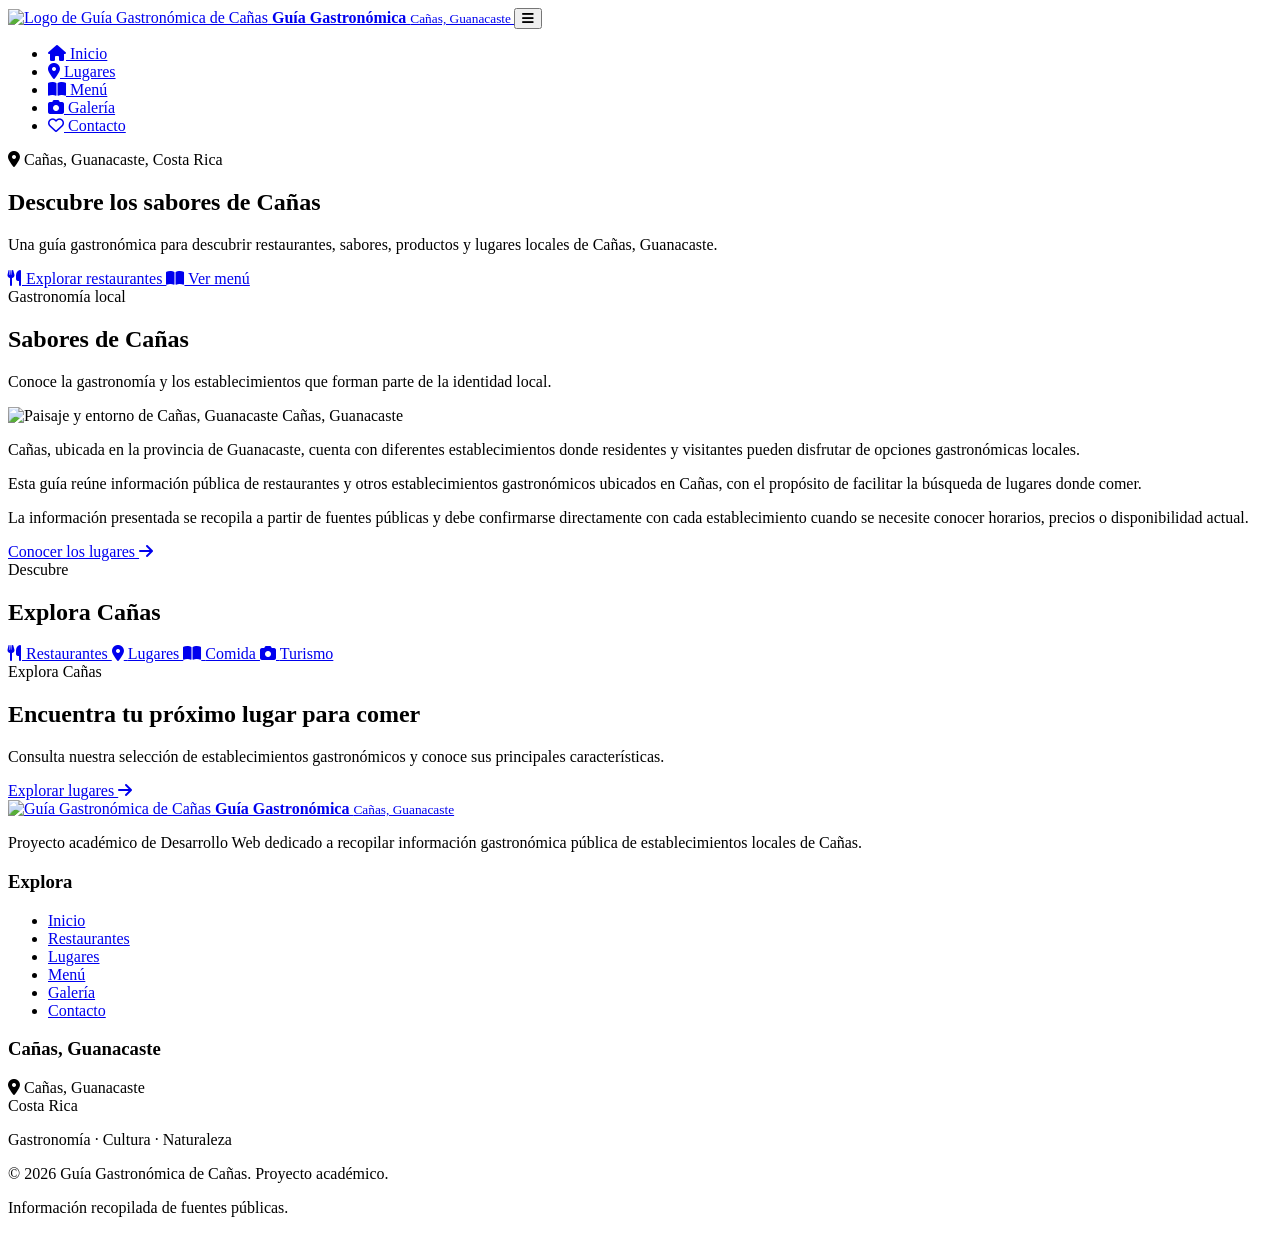
==== index.html @ a18e8fa5 "Add files via upload" ====
<!DOCTYPE html>
<html lang="es">

<head>

    <meta charset="UTF-8">

    <meta 
        name="viewport" 
        content="width=device-width, initial-scale=1.0"
    >

    <meta 
        name="description" 
        content="Guía Gastronómica de Cañas, Guanacaste. Descubre restaurantes, sabores y lugares locales de Cañas, Costa Rica."
    >

    <meta 
        name="author" 
        content="Guía Gastronómica de Cañas"
    >

    <meta name="theme-color" content="#B65339">

    <title>
        Guía Gastronómica de Cañas | Restaurantes de Cañas, Guanacaste
    </title>


    <!-- =====================================================
         FAVICON
         ===================================================== -->

    <link 
        rel="icon" 
        type="image/png" 
        href="../img/favicon.png"
    >


    <!-- =====================================================
         HOJA DE ESTILOS
         ===================================================== -->

    <link 
        rel="stylesheet" 
        href="../css/styles.css"
    >


    <!-- =====================================================
         GOOGLE FONTS
         ===================================================== -->

    <link rel="preconnect" href="https://fonts.googleapis.com">

    <link 
        rel="preconnect" 
        href="https://fonts.gstatic.com" 
        crossorigin
    >

    <link 
        href="https://fonts.googleapis.com/css2?family=Poppins:wght@400;500;600;700&display=swap" 
        rel="stylesheet"
    >


    <!-- =====================================================
         FONT AWESOME
         ===================================================== -->

    <link 
        rel="stylesheet" 
        href="https://cdnjs.cloudflare.com/ajax/libs/font-awesome/6.5.2/css/all.min.css"
    >

</head>


<body>


    <!-- =====================================================
         HEADER
         ===================================================== -->

    <header class="header">

        <div class="contenedor header-contenido">


            <!-- LOGO -->

            <a 
                href="../html/index.html" 
                class="logo"
                aria-label="Guía Gastronómica de Cañas - Inicio"
            >

                <img 
                    src="../img/logo.png"
                    alt="Logo de Guía Gastronómica de Cañas"
                    class="logo-imagen"
                >

                <span class="logo-texto">

                    <strong>
                        Guía Gastronómica
                    </strong>

                    <small>
                        Cañas, Guanacaste
                    </small>

                </span>

            </a>


            <!-- MENÚ MÓVIL -->

            <button 
                class="menu-toggle" 
                id="menu-toggle"
                aria-label="Abrir menú de navegación"
                aria-expanded="false"
            >

                <i class="fa-solid fa-bars"></i>

            </button>


            <!-- NAVEGACIÓN -->

            <nav 
                class="nav" 
                id="nav"
                aria-label="Navegación principal"
            >

                <ul class="nav-lista">


                    <li>

                        <a 
                            href="../html/index.html" 
                            class="nav-link activo"
                        >

                            <i class="fa-solid fa-house"></i>

                            Inicio

                        </a>

                    </li>


                    <li>

                        <a 
                            href="../html/lugares.html" 
                            class="nav-link"
                        >

                            <i class="fa-solid fa-location-dot"></i>

                            Lugares

                        </a>

                    </li>


                    <li>

                        <a 
                            href="../html/menu.html" 
                            class="nav-link"
                        >

                            <i class="fa-solid fa-book-open"></i>

                            Menú

                        </a>

                    </li>


                    <li>

                        <a 
                            href="../html/galeria.html" 
                            class="nav-link"
                        >

                            <i class="fa-solid fa-camera"></i>

                            Galería

                        </a>

                    </li>


                    <li>

                        <a 
                            href="../html/contacto.html" 
                            class="nav-link"
                        >

                            <i class="fa-regular fa-heart"></i>

                            Contacto

                        </a>

                    </li>

                </ul>

            </nav>

        </div>

    </header>



    <!-- =====================================================
         CONTENIDO PRINCIPAL
         ===================================================== -->

    <main>


        <!-- =================================================
             HERO
             ================================================= -->

        <section class="hero">

            <div class="hero-fondo"></div>

            <div class="contenedor hero-contenido">


                <div class="hero-texto">

                    <span class="hero-etiqueta">

                        <i class="fa-solid fa-location-dot"></i>

                        Cañas, Guanacaste, Costa Rica

                    </span>


                    <h1>

                        Descubre los

                        <span>
                            sabores de Cañas
                        </span>

                    </h1>


                    <p>

                        Una guía gastronómica para descubrir
                        restaurantes, sabores, productos y
                        lugares locales de Cañas, Guanacaste.

                    </p>


                    <div class="hero-botones">


                        <a 
                            href="../html/lugares.html" 
                            class="btn btn-principal"
                        >

                            <i class="fa-solid fa-utensils"></i>

                            Explorar restaurantes

                        </a>
                      

                        <a 
                            href="../html/menu.html" 
                            class="btn btn-secundario"
                        >

                            <i class="fa-solid fa-book-open"></i>

                            Ver menú

                        </a>

                    </div>

                </div>


                <!-- ELEMENTO DECORATIVO -->

                <div class="hero-decoracion">

                    <span class="decoracion-hoja hoja-1"></span>

                    <span class="decoracion-hoja hoja-2"></span>

                </div>

            </div>

        </section>



        <!-- =================================================
             INTRODUCCIÓN
             ================================================= -->

        <section class="introduccion seccion">

            <div class="contenedor">


                <div class="seccion-encabezado centrado">

                    <span class="etiqueta-seccion">

                        Gastronomía local

                    </span>


                    <h2>

                        Sabores de Cañas

                    </h2>


                    <p class="seccion-subtitulo">

                        Conoce la gastronomía y los establecimientos
                        que forman parte de la identidad local.

                    </p>

                </div>



                <div class="introduccion-grid">


                    <div class="introduccion-imagen">

                        <img 
                            src="../img/Cañas.jpeg"
                            alt="Paisaje y entorno de Cañas, Guanacaste"
                            loading="lazy"
                        >

                        <span class="imagen-decoracion">

                            Cañas, Guanacaste

                        </span>

                    </div>



                    <div class="introduccion-texto">


                        <p>

                            Cañas, ubicada en la provincia de
                            Guanacaste, cuenta con diferentes
                            establecimientos donde residentes y
                            visitantes pueden disfrutar de opciones
                            gastronómicas locales.

                        </p>


                        <p>

                            Esta guía reúne información pública de
                            restaurantes y otros establecimientos
                            gastronómicos ubicados en Cañas, con el
                            propósito de facilitar la búsqueda de
                            lugares donde comer.

                        </p>


                        <p>

                            La información presentada se recopila a
                            partir de fuentes públicas y debe
                            confirmarse directamente con cada
                            establecimiento cuando se necesite
                            conocer horarios, precios o
                            disponibilidad actual.

                        </p>


                        <a 
                            href="../html/lugares.html" 
                            class="enlace-flecha"
                        >

                            Conocer los lugares

                            <i class="fa-solid fa-arrow-right"></i>

                        </a>

                    </div>

                </div>

            </div>

        </section>



       

        <!-- =================================================
             CATEGORÍAS
             ================================================= -->

        <section class="categorias seccion">

            <div class="contenedor">


                <div class="seccion-encabezado centrado">

                    <span class="etiqueta-seccion">

                        Descubre

                    </span>


                    <h2>

                        Explora Cañas

                    </h2>

                </div>


                <div class="categorias-grid">


                    <a 
                        href="../html/lugares.html"
                        class="categoria-card"
                    >

                        <i class="fa-solid fa-utensils"></i>

                        <span>

                            Restaurantes

                        </span>

                    </a>


                    <a 
                        href="../html/lugares.html"
                        class="categoria-card"
                    >

                        <i class="fa-solid fa-location-dot"></i>

                        <span>

                            Lugares

                        </span>

                    </a>


                    <a 
                        href="../html/menu.html"
                        class="categoria-card"
                    >

                        <i class="fa-solid fa-book-open"></i>

                        <span>

                            Comida

                        </span>

                    </a>


                    <a 
                        href="../html/galeria.html"
                        class="categoria-card"
                    >

                        <i class="fa-solid fa-camera"></i>

                        <span>

                            Turismo

                        </span>

                    </a>

                </div>

            </div>

        </section>



        <!-- =================================================
             LLAMADO A LA ACCIÓN
             ================================================= -->

        <section class="llamada-accion">


            <div class="contenedor llamada-contenido">


                <div>

                    <span class="etiqueta-seccion">

                        Explora Cañas

                    </span>


                    <h2>

                        Encuentra tu próximo lugar para comer

                    </h2>


                    <p>

                        Consulta nuestra selección de establecimientos
                        gastronómicos y conoce sus principales
                        características.

                    </p>

                </div>


                <a 
                    href="../html/lugares.html" 
                    class="btn btn-blanco"
                >

                    Explorar lugares

                    <i class="fa-solid fa-arrow-right"></i>

                </a>

            </div>

        </section>

    </main>



    <!-- =====================================================
         FOOTER
         ===================================================== -->

    <footer class="footer">


        <div class="contenedor footer-grid">


            <!-- IDENTIDAD -->

            <div class="footer-columna">


                <a 
                    href="../html/index.html" 
                    class="logo logo-footer"
                >

                    <img 
                        src="../img/logo.png"
                        alt="Guía Gastronómica de Cañas"
                        class="logo-imagen"
                    >


                    <span class="logo-texto">

                        <strong>
                            Guía Gastronómica
                        </strong>

                        <small>
                            Cañas, Guanacaste
                        </small>

                    </span>

                </a>


                <p>

                    Proyecto académico de Desarrollo Web dedicado
                    a recopilar información gastronómica pública
                    de establecimientos locales de Cañas.

                </p>

            </div>



            <!-- ENLACES -->

            <div class="footer-columna">


                <h3>

                    Explora

                </h3>


                <ul class="footer-enlaces">


                    <li>
                        <a href="../html/index.html">
                            Inicio
                        </a>
                    </li>


                    <li>
                        <a href="../html/lugares.html">
                            Restaurantes
                        </a>
                    </li>


                    <li>
                        <a href="../html/lugares.html">
                            Lugares
                        </a>
                    </li>


                    <li>
                        <a href="../html/menu.html">
                            Menú
                        </a>
                    </li>


                    <li>
                        <a href="../html/galeria.html">
                            Galería
                        </a>
                    </li>


                    <li>
                        <a href="../html/contacto.html">
                            Contacto
                        </a>
                    </li>

                </ul>

            </div>



            <!-- UBICACIÓN -->

            <div class="footer-columna">


                <h3>

                    Cañas, Guanacaste

                </h3>


                <p class="footer-ubicacion">


                    <i class="fa-solid fa-location-dot"></i>


                    <span>

                        Cañas, Guanacaste<br>
                        Costa Rica

                    </span>

                </p>


                <p class="footer-frase">

                    Gastronomía · Cultura · Naturaleza

                </p>

            </div>

        </div>



        <!-- BARRA INFERIOR -->

        <div class="footer-bottom">


            <div class="contenedor footer-bottom-contenido">


                <p>

                    © 2026 Guía Gastronómica de Cañas.
                    Proyecto académico.

                </p>


                <p>

                    Información recopilada de fuentes públicas.

                </p>

            </div>

        </div>

    </footer>



    <!-- =====================================================
         JAVASCRIPT
         ===================================================== -->

    <script src="../js/script.js"></script>

</body>

</html>
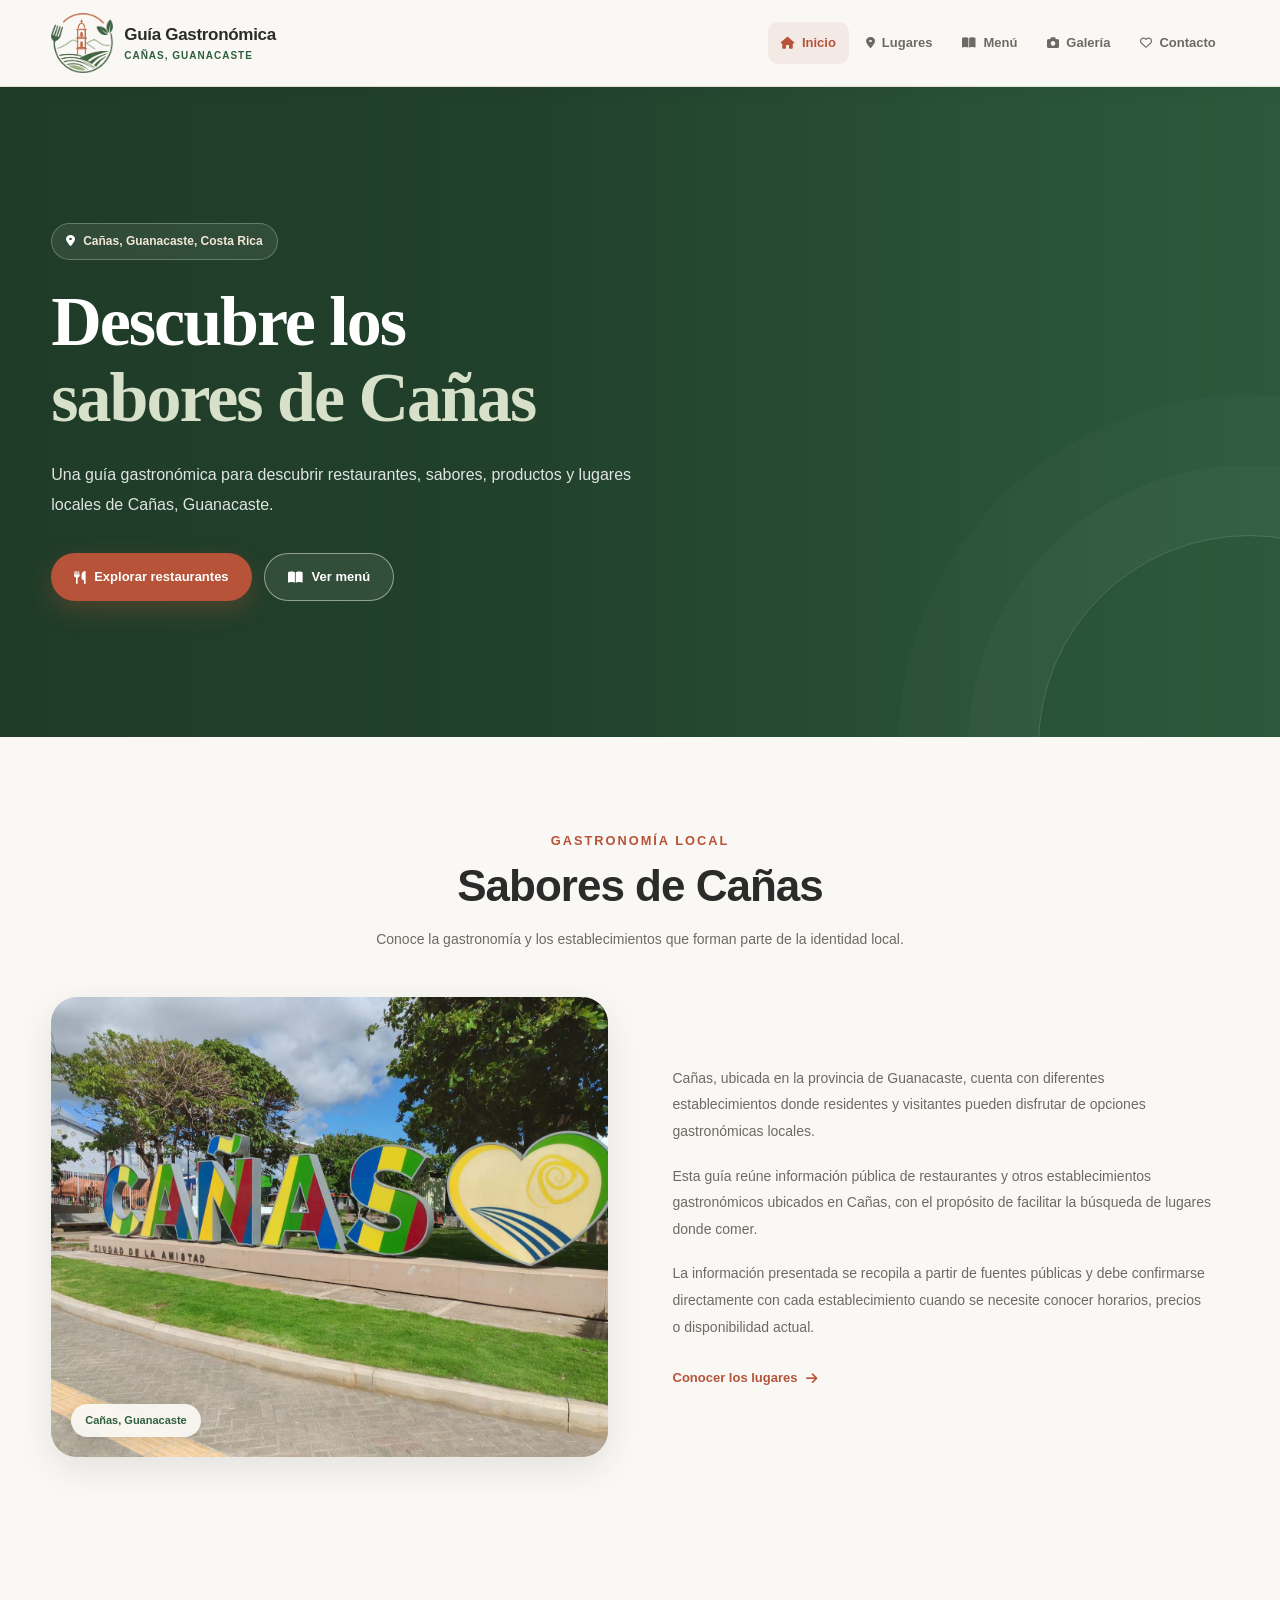
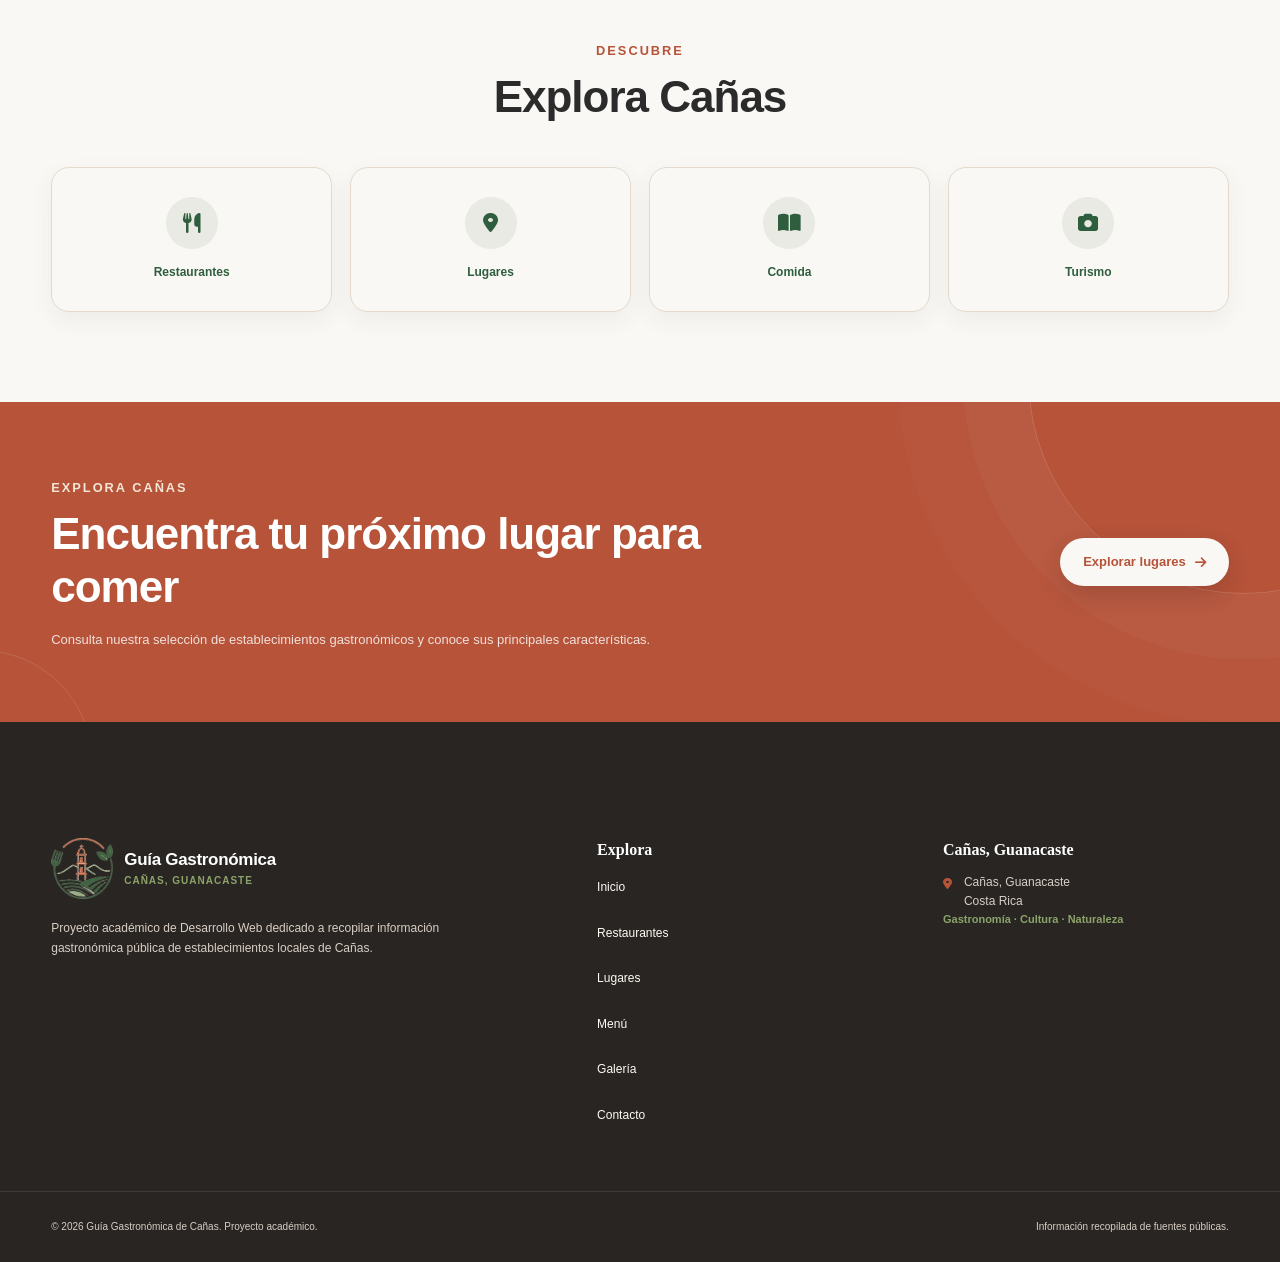
==== commit 5c68fce3: "Update index.html" ====
--- a/index.html
+++ b/index.html
@@ -34,7 +34,7 @@
     <link 
         rel="icon" 
         type="image/png" 
-        href="../img/favicon.png"
+        href="favicon.png"
     >
 
 
@@ -44,7 +44,7 @@
 
     <link 
         rel="stylesheet" 
-        href="../css/styles.css"
+        href="styles.css"
     >
 
 
@@ -93,13 +93,13 @@
             <!-- LOGO -->
 
             <a 
-                href="../html/index.html" 
+                href="index.html" 
                 class="logo"
                 aria-label="Guía Gastronómica de Cañas - Inicio"
             >
 
                 <img 
-                    src="../img/logo.png"
+                    src="logo.png"
                     alt="Logo de Guía Gastronómica de Cañas"
                     class="logo-imagen"
                 >
@@ -147,7 +147,7 @@
                     <li>
 
                         <a 
-                            href="../html/index.html" 
+                            href="index.html" 
                             class="nav-link activo"
                         >
 
@@ -163,7 +163,7 @@
                     <li>
 
                         <a 
-                            href="../html/lugares.html" 
+                            href="lugares.html" 
                             class="nav-link"
                         >
 
@@ -179,7 +179,7 @@
                     <li>
 
                         <a 
-                            href="../html/menu.html" 
+                            href="menu.html" 
                             class="nav-link"
                         >
 
@@ -195,7 +195,7 @@
                     <li>
 
                         <a 
-                            href="../html/galeria.html" 
+                            href="galeria.html" 
                             class="nav-link"
                         >
 
@@ -211,7 +211,7 @@
                     <li>
 
                         <a 
-                            href="../html/contacto.html" 
+                            href="contacto.html" 
                             class="nav-link"
                         >
 
@@ -286,7 +286,7 @@
 
 
                         <a 
-                            href="../html/lugares.html" 
+                            href="lugares.html" 
                             class="btn btn-principal"
                         >
 
@@ -298,7 +298,7 @@
                       
 
                         <a 
-                            href="../html/menu.html" 
+                            href="menu.html" 
                             class="btn btn-secundario"
                         >
 
@@ -371,7 +371,7 @@
                     <div class="introduccion-imagen">
 
                         <img 
-                            src="../img/Cañas.jpeg"
+                            src="Cañas.jpeg"
                             alt="Paisaje y entorno de Cañas, Guanacaste"
                             loading="lazy"
                         >
@@ -424,7 +424,7 @@
 
 
                         <a 
-                            href="../html/lugares.html" 
+                            href="lugares.html" 
                             class="enlace-flecha"
                         >
 
@@ -477,7 +477,7 @@
 
 
                     <a 
-                        href="../html/lugares.html"
+                        href="lugares.html"
                         class="categoria-card"
                     >
 
@@ -493,7 +493,7 @@
 
 
                     <a 
-                        href="../html/lugares.html"
+                        href="lugares.html"
                         class="categoria-card"
                     >
 
@@ -509,7 +509,7 @@
 
 
                     <a 
-                        href="../html/menu.html"
+                        href="menu.html"
                         class="categoria-card"
                     >
 
@@ -525,7 +525,7 @@
 
 
                     <a 
-                        href="../html/galeria.html"
+                        href="galeria.html"
                         class="categoria-card"
                     >
 
@@ -585,7 +585,7 @@
 
 
                 <a 
-                    href="../html/lugares.html" 
+                    href="lugares.html" 
                     class="btn btn-blanco"
                 >
 
@@ -619,12 +619,12 @@
 
 
                 <a 
-                    href="../html/index.html" 
+                    href="index.html" 
                     class="logo logo-footer"
                 >
 
                     <img 
-                        src="../img/logo.png"
+                        src="logo.png"
                         alt="Guía Gastronómica de Cañas"
                         class="logo-imagen"
                     >
@@ -673,42 +673,42 @@
 
 
                     <li>
-                        <a href="../html/index.html">
+                        <a href="index.html">
                             Inicio
                         </a>
                     </li>
 
 
                     <li>
-                        <a href="../html/lugares.html">
+                        <a href="lugares.html">
                             Restaurantes
                         </a>
                     </li>
 
 
                     <li>
-                        <a href="../html/lugares.html">
+                        <a href="lugares.html">
                             Lugares
                         </a>
                     </li>
 
 
                     <li>
-                        <a href="../html/menu.html">
+                        <a href="menu.html">
                             Menú
                         </a>
                     </li>
 
 
                     <li>
-                        <a href="../html/galeria.html">
+                        <a href="galeria.html">
                             Galería
                         </a>
                     </li>
 
 
                     <li>
-                        <a href="../html/contacto.html">
+                        <a href="contacto.html">
                             Contacto
                         </a>
                     </li>
@@ -793,8 +793,8 @@
          JAVASCRIPT
          ===================================================== -->
 
-    <script src="../js/script.js"></script>
+    <script src="script.js"></script>
 
 </body>
 
-</html>+</html>
--- a/styles.css
+++ b/styles.css
@@ -0,0 +1,3328 @@
+/* =========================================================
+   GUÍA GASTRONÓMICA DE CAÑAS
+   SISTEMA VISUAL PRINCIPAL
+   ========================================================= */
+
+
+/* =========================================================
+   1. VARIABLES
+   ========================================================= */
+
+:root {
+
+    /* PALETA OFICIAL */
+
+    --terracota: #B65339;
+    --terracota-oscuro: #963E2A;
+
+    --verde: #2E5E3E;
+    --verde-oscuro: #244B32;
+
+    --verde-oliva: #8CA46B;
+
+    --crema: #F2E6D6;
+    --blanco: #FAF8F4;
+
+    --texto: #2B2B2B;
+    --texto-secundario: #6D6A65;
+
+    --borde: #E3D9CC;
+
+    /* SISTEMA */
+
+    --ancho: 1180px;
+
+    --radio: 18px;
+    --radio-grande: 26px;
+
+    --sombra-suave:
+        0 8px 25px rgba(43, 43, 43, 0.06);
+
+    --sombra:
+        0 12px 35px rgba(43, 43, 43, 0.10);
+
+    --sombra-fuerte:
+        0 18px 45px rgba(43, 43, 43, 0.15);
+
+    --transicion: 0.3s ease;
+
+    --fuente:
+        "Poppins",
+        sans-serif;
+
+}
+
+
+/* =========================================================
+   2. RESET GENERAL
+   ========================================================= */
+
+* {
+
+    margin: 0;
+    padding: 0;
+
+    box-sizing: border-box;
+
+}
+
+html {
+
+    scroll-behavior: smooth;
+
+}
+
+body {
+
+    font-family: var(--fuente);
+
+    background: var(--blanco);
+
+    color: var(--texto);
+
+    line-height: 1.6;
+
+    overflow-x: hidden;
+
+}
+
+img {
+
+    display: block;
+
+    width: 100%;
+
+}
+
+a {
+
+    text-decoration: none;
+
+    color: inherit;
+
+}
+
+ul {
+
+    list-style: none;
+
+}
+
+button {
+
+    font-family: inherit;
+
+}
+
+button,
+a {
+
+    -webkit-tap-highlight-color: transparent;
+
+}
+
+
+/* =========================================================
+   3. CONTENEDOR
+   ========================================================= */
+
+.contenedor {
+
+    width: 92%;
+
+    max-width: var(--ancho);
+
+    margin: 0 auto;
+
+}
+
+
+/* =========================================================
+   4. HEADER
+   ========================================================= */
+
+.header {
+
+    position: sticky;
+
+    top: 0;
+
+    z-index: 1000;
+
+    background: rgba(250, 248, 244, 0.96);
+
+    border-bottom:
+        1px solid rgba(227, 217, 204, 0.8);
+
+    box-shadow:
+        0 3px 18px rgba(43, 43, 43, 0.04);
+
+    backdrop-filter: blur(14px);
+
+    -webkit-backdrop-filter: blur(14px);
+
+}
+
+.header-contenido {
+
+    min-height: 86px;
+
+    display: flex;
+
+    align-items: center;
+
+    justify-content: space-between;
+
+    gap: 30px;
+
+}
+
+
+/* =========================================================
+   5. LOGO
+   ========================================================= */
+
+.logo {
+
+    display: flex;
+
+    align-items: center;
+
+    gap: 11px;
+
+    flex-shrink: 0;
+
+}
+
+.logo-imagen {
+
+    width: 62px;
+
+    height: 62px;
+
+    object-fit: contain;
+
+    flex-shrink: 0;
+
+}
+
+.logo-texto {
+
+    display: flex;
+
+    flex-direction: column;
+
+    line-height: 1.15;
+
+}
+
+.logo-texto strong {
+
+    font-size: 17px;
+
+    font-weight: 700;
+
+    letter-spacing: -0.3px;
+
+    color: var(--texto);
+
+}
+
+.logo-texto small {
+
+    margin-top: 5px;
+
+    color: var(--verde);
+
+    font-size: 10px;
+
+    font-weight: 600;
+
+    letter-spacing: 1px;
+
+    text-transform: uppercase;
+
+}
+
+
+/* =========================================================
+   6. NAVEGACIÓN
+   ========================================================= */
+
+.nav-lista {
+
+    display: flex;
+
+    align-items: center;
+
+    gap: 4px;
+
+}
+
+.nav-link {
+
+    position: relative;
+
+    display: flex;
+
+    align-items: center;
+
+    gap: 7px;
+
+    padding: 11px 13px;
+
+    border-radius: 10px;
+
+    color: var(--texto-secundario);
+
+    font-size: 13px;
+
+    font-weight: 600;
+
+    transition:
+        color var(--transicion),
+        background var(--transicion);
+
+}
+
+.nav-link i {
+
+    font-size: 12px;
+
+    transition:
+        color var(--transicion);
+
+}
+
+.nav-link:hover {
+
+    color: var(--terracota);
+
+    background: rgba(182, 83, 57, 0.06);
+
+}
+
+.nav-link.activo {
+
+    color: var(--terracota);
+
+    background: rgba(182, 83, 57, 0.08);
+
+}
+
+.nav-link.activo i {
+
+    color: var(--terracota);
+
+}
+
+
+/* =========================================================
+   7. MENÚ MÓVIL
+   ========================================================= */
+
+.menu-toggle {
+
+    display: none;
+
+    width: 44px;
+
+    height: 44px;
+
+    align-items: center;
+
+    justify-content: center;
+
+    border:
+        1px solid var(--borde);
+
+    border-radius: 12px;
+
+    background: var(--blanco);
+
+    color: var(--verde);
+
+    font-size: 18px;
+
+    cursor: pointer;
+
+    transition:
+        background var(--transicion),
+        color var(--transicion),
+        border-color var(--transicion);
+
+}
+
+.menu-toggle:hover {
+
+    background: var(--verde);
+
+    color: var(--blanco);
+
+    border-color: var(--verde);
+
+}
+
+
+/* =========================================================
+   8. HERO
+   ========================================================= */
+
+.hero {
+
+    position: relative;
+
+    min-height: 650px;
+
+    display: flex;
+
+    align-items: center;
+
+    overflow: hidden;
+
+    background:
+        var(--verde);
+
+}
+
+
+/* Imagen */
+
+.hero-fondo {
+    position: absolute;
+    inset: 0;
+
+    background:
+        linear-gradient(
+            90deg,
+            rgba(30, 57, 39, 0.93) 0%,
+            rgba(30, 57, 39, 0.78) 42%,
+            rgba(30, 57, 39, 0.35) 75%,
+            rgba(30, 57, 39, 0.12) 100%
+        ),
+
+        url("IMG/Banner1.jpeg")
+        center / cover no-repeat;
+
+    transform: scale(1.02);
+}
+
+/* Textura visual */
+
+.hero::after {
+
+    content: "";
+
+    position: absolute;
+
+    width: 420px;
+
+    height: 420px;
+
+    right: -180px;
+
+    bottom: -220px;
+
+    border:
+        1px solid rgba(255, 255, 255, 0.16);
+
+    border-radius: 50%;
+
+    box-shadow:
+
+        0 0 0 70px rgba(255, 255, 255, 0.025),
+
+        0 0 0 140px rgba(255, 255, 255, 0.018);
+
+}
+
+
+/* Contenido */
+
+.hero-contenido {
+
+    position: relative;
+
+    z-index: 2;
+
+}
+
+.hero-texto {
+
+    max-width: 680px;
+
+    padding: 90px 0;
+
+}
+
+
+/* =========================================================
+   9. ETIQUETA DEL HERO
+   ========================================================= */
+
+.hero-etiqueta {
+
+    display: inline-flex;
+
+    align-items: center;
+
+    gap: 8px;
+
+    margin-bottom: 24px;
+
+    padding: 8px 14px;
+
+    border:
+        1px solid rgba(255, 255, 255, 0.25);
+
+    border-radius: 50px;
+
+    background:
+        rgba(255, 255, 255, 0.08);
+
+    color: #F2E6D6;
+
+    font-size: 12px;
+
+    font-weight: 600;
+
+    backdrop-filter: blur(8px);
+
+}
+
+.hero-etiqueta i {
+
+    color: #FFFFFF;
+
+}
+
+
+/* =========================================================
+   10. TÍTULO DEL HERO
+   ========================================================= */
+
+.hero h1 {
+
+    color: #FFFFFF;
+
+    font-size:
+        clamp(42px, 6vw, 70px);
+
+    font-weight: 700;
+
+    line-height: 1.08;
+
+    letter-spacing: -2px;
+
+}
+
+.hero h1 span {
+
+    display: block;
+
+    color: #D7E0C9;
+
+}
+
+
+/* =========================================================
+   11. TEXTO DEL HERO
+   ========================================================= */
+
+.hero p {
+
+    max-width: 600px;
+
+    margin-top: 25px;
+
+    color:
+        rgba(255, 255, 255, 0.86);
+
+    font-size: 16px;
+
+    line-height: 1.85;
+
+}
+
+
+/* =========================================================
+   12. BOTONES
+   ========================================================= */
+
+.hero-botones {
+
+    display: flex;
+
+    flex-wrap: wrap;
+
+    gap: 12px;
+
+    margin-top: 34px;
+
+}
+
+.btn {
+
+    min-height: 48px;
+
+    display: inline-flex;
+
+    align-items: center;
+
+    justify-content: center;
+
+    gap: 9px;
+
+    padding: 12px 23px;
+
+    border-radius: 50px;
+
+    font-size: 13px;
+
+    font-weight: 700;
+
+    cursor: pointer;
+
+    transition:
+        transform var(--transicion),
+        background var(--transicion),
+        color var(--transicion),
+        box-shadow var(--transicion),
+        border-color var(--transicion);
+
+}
+
+.btn:hover {
+
+    transform: translateY(-2px);
+
+}
+
+
+/* Botón principal */
+
+.btn-principal {
+
+    background: var(--terracota);
+
+    color: #FFFFFF;
+
+    box-shadow:
+        0 9px 24px rgba(182, 83, 57, 0.30);
+
+}
+
+.btn-principal:hover {
+
+    background:
+        var(--terracota-oscuro);
+
+    box-shadow:
+        0 12px 28px rgba(182, 83, 57, 0.36);
+
+}
+
+
+/* Botón secundario */
+
+.btn-secundario {
+
+    border:
+        1px solid rgba(255, 255, 255, 0.48);
+
+    background:
+        rgba(255, 255, 255, 0.08);
+
+    color: #FFFFFF;
+
+    backdrop-filter: blur(7px);
+
+}
+
+.btn-secundario:hover {
+
+    background:
+        rgba(255, 255, 255, 0.18);
+
+    border-color:
+        rgba(255, 255, 255, 0.75);
+
+}
+
+
+/* =========================================================
+   13. SECCIONES
+   ========================================================= */
+
+.seccion {
+
+    padding: 90px 0;
+
+}
+
+.seccion-encabezado {
+
+    display: flex;
+
+    align-items: flex-end;
+
+    justify-content: space-between;
+
+    gap: 30px;
+
+    margin-bottom: 45px;
+
+}
+
+.seccion-encabezado.centrado {
+
+    display: block;
+
+    text-align: center;
+
+}
+
+.etiqueta-seccion {
+
+    display: inline-block;
+
+    margin-bottom: 9px;
+
+    color: var(--terracota);
+
+    font-size: 11px;
+
+    font-weight: 700;
+
+    letter-spacing: 1.6px;
+
+    text-transform: uppercase;
+
+}
+
+.seccion h2 {
+
+    color: var(--texto);
+
+    font-size:
+        clamp(30px, 4vw, 44px);
+
+    font-weight: 700;
+
+    line-height: 1.15;
+
+    letter-spacing: -1px;
+
+}
+
+.seccion-subtitulo {
+
+    max-width: 650px;
+
+    margin: 15px auto 0;
+
+    color: var(--texto-secundario);
+
+    font-size: 14px;
+
+    line-height: 1.8;
+
+}
+
+
+/* =========================================================
+   14. INTRODUCCIÓN
+   ========================================================= */
+
+.introduccion {
+
+    position: relative;
+
+    background: var(--blanco);
+
+}
+
+.introduccion-grid {
+
+    display: grid;
+
+    grid-template-columns:
+        1fr 1fr;
+
+    align-items: center;
+
+    gap: 65px;
+
+}
+
+
+/* Imagen */
+
+.introduccion-imagen {
+
+    position: relative;
+
+    overflow: hidden;
+
+    border-radius: var(--radio-grande);
+
+    background: var(--crema);
+
+    box-shadow: var(--sombra);
+
+}
+
+.introduccion-imagen img {
+
+    height: 460px;
+
+    object-fit: cover;
+
+    transition:
+        transform 0.6s ease;
+
+}
+
+.introduccion-imagen:hover img {
+
+    transform: scale(1.04);
+
+}
+
+
+/* Etiqueta sobre imagen */
+
+.imagen-decoracion {
+
+    position: absolute;
+
+    left: 20px;
+
+    bottom: 20px;
+
+    padding: 8px 14px;
+
+    border-radius: 50px;
+
+    background:
+        rgba(250, 248, 244, 0.94);
+
+    color: var(--verde);
+
+    font-size: 11px;
+
+    font-weight: 700;
+
+    box-shadow:
+        0 5px 18px rgba(0, 0, 0, 0.12);
+
+}
+
+
+/* Texto */
+
+.introduccion-texto {
+
+    max-width: 540px;
+
+}
+
+.introduccion-texto p {
+
+    margin-bottom: 18px;
+
+    color: var(--texto-secundario);
+
+    font-size: 14px;
+
+    line-height: 1.9;
+
+}
+
+
+/* =========================================================
+   15. ENLACE CON FLECHA
+   ========================================================= */
+
+.enlace-flecha {
+
+    display: inline-flex;
+
+    align-items: center;
+
+    gap: 9px;
+
+    margin-top: 10px;
+
+    color: var(--terracota);
+
+    font-size: 13px;
+
+    font-weight: 700;
+
+    transition:
+        gap var(--transicion),
+        color var(--transicion);
+
+}
+
+.enlace-flecha:hover {
+
+    gap: 14px;
+
+    color:
+        var(--terracota-oscuro);
+
+}
+
+
+/* =========================================================
+   16. RESTAURANTES DESTACADOS
+   ========================================================= */
+
+.destacados {
+
+    background: var(--crema);
+
+}
+
+
+/* =========================================================
+   17. VER TODOS
+   ========================================================= */
+
+.ver-todos {
+
+    display: inline-flex;
+
+    align-items: center;
+
+    gap: 8px;
+
+    color: var(--verde);
+
+    font-size: 13px;
+
+    font-weight: 700;
+
+    white-space: nowrap;
+
+    transition:
+        gap var(--transicion),
+        color var(--transicion);
+
+}
+
+.ver-todos:hover {
+
+    gap: 13px;
+
+    color:
+        var(--terracota);
+
+}
+
+
+/* =========================================================
+   18. GRID DE RESTAURANTES
+   ========================================================= */
+
+.restaurantes-grid {
+
+    display: grid;
+
+    grid-template-columns:
+        repeat(3, 1fr);
+
+    gap: 24px;
+
+}
+
+
+/* =========================================================
+   19. TARJETAS
+   ========================================================= */
+
+.restaurante-card {
+
+    position: relative;
+
+    overflow: hidden;
+
+    display: flex;
+
+    flex-direction: column;
+
+    background:
+        var(--blanco);
+
+    border:
+        1px solid var(--borde);
+
+    border-radius:
+        var(--radio);
+
+    box-shadow:
+        var(--sombra-suave);
+
+    transition:
+        transform var(--transicion),
+        box-shadow var(--transicion);
+
+}
+
+.restaurante-card:hover {
+
+    transform:
+        translateY(-7px);
+
+    box-shadow:
+        var(--sombra);
+
+}
+
+
+/* =========================================================
+   20. IMAGEN DE LAS TARJETAS
+   ========================================================= */
+
+.card-imagen {
+
+    position: relative;
+
+    height: 225px;
+
+    overflow: hidden;
+
+    background:
+        var(--crema);
+
+}
+
+.card-imagen img {
+
+    width: 100%;
+
+    height: 100%;
+
+    object-fit: cover;
+
+    transition:
+        transform 0.6s ease;
+
+}
+
+.restaurante-card:hover
+.card-imagen img {
+
+    transform:
+        scale(1.06);
+
+}
+
+
+/* =========================================================
+   21. ETIQUETA DE TARJETA
+   ========================================================= */
+
+.card-etiqueta {
+
+    position: absolute;
+
+    top: 14px;
+
+    left: 14px;
+
+    padding:
+        6px 12px;
+
+    border-radius:
+        50px;
+
+    background:
+        var(--terracota);
+
+    color:
+        #FFFFFF;
+
+    font-size:
+        10px;
+
+    font-weight:
+        700;
+
+    letter-spacing:
+        0.4px;
+
+    text-transform:
+        uppercase;
+
+    box-shadow:
+        0 4px 12px rgba(0, 0, 0, 0.12);
+
+}
+
+
+
+
+
+
+
+/* =========================================================
+   23. CONTENIDO DE TARJETAS
+   ========================================================= */
+
+.card-contenido {
+
+    flex: 1;
+
+    display: flex;
+
+    flex-direction: column;
+
+    padding: 23px;
+
+}
+
+
+/* Tipo */
+
+.card-tipo {
+
+    margin-bottom: 5px;
+
+    color:
+        var(--terracota);
+
+    font-size:
+        10px;
+
+    font-weight:
+        700;
+
+    letter-spacing:
+        1.2px;
+
+}
+
+
+/* Título */
+
+.card-contenido h3 {
+
+    margin-bottom: 9px;
+
+    color:
+        var(--texto);
+
+    font-size:
+        20px;
+
+    font-weight:
+        700;
+
+    line-height:
+        1.35;
+
+}
+
+
+/* Descripción */
+
+.card-descripcion {
+
+    color:
+        var(--texto-secundario);
+
+    font-size:
+        12px;
+
+    line-height:
+        1.75;
+
+}
+
+
+/* =========================================================
+   24. DATOS DE TARJETA
+   ========================================================= */
+
+.card-datos {
+
+    display: flex;
+
+    flex-direction: column;
+
+    gap: 8px;
+
+    margin-top: 18px;
+
+    padding-top: 15px;
+
+    border-top:
+        1px solid var(--borde);
+
+}
+
+.card-datos span {
+
+    display: flex;
+
+    align-items: center;
+
+    gap: 8px;
+
+    color:
+        var(--texto-secundario);
+
+    font-size:
+        11px;
+
+}
+
+.card-datos i {
+
+    width: 16px;
+
+    color:
+        var(--verde);
+
+    text-align:
+        center;
+
+}
+
+
+/* =========================================================
+   25. BOTÓN DE TARJETA
+   ========================================================= */
+
+.card-boton {
+
+    display: flex;
+
+    align-items: center;
+
+    justify-content: space-between;
+
+    gap: 10px;
+
+    margin-top: auto;
+
+    padding-top: 20px;
+
+    color:
+        var(--terracota);
+
+    font-size:
+        12px;
+
+    font-weight:
+        700;
+
+    transition:
+        gap var(--transicion),
+        color var(--transicion);
+
+}
+
+.card-boton:hover {
+
+    gap: 15px;
+
+    color:
+        var(--terracota-oscuro);
+
+}
+
+
+/* =========================================================
+   26. CATEGORÍAS
+   ========================================================= */
+
+.categorias {
+
+    background:
+        var(--blanco);
+
+}
+
+
+/* Grid */
+
+.categorias-grid {
+
+    display: grid;
+
+    grid-template-columns:
+        repeat(4, 1fr);
+
+    gap: 18px;
+
+}
+
+
+/* Tarjeta */
+
+.categoria-card {
+
+    min-height: 145px;
+
+    display: flex;
+
+    flex-direction: column;
+
+    align-items: center;
+
+    justify-content: center;
+
+    gap: 14px;
+
+    padding: 25px;
+
+    border:
+        1px solid var(--borde);
+
+    border-radius:
+        var(--radio);
+
+    background:
+        var(--blanco);
+
+    color:
+        var(--verde);
+
+    box-shadow:
+        var(--sombra-suave);
+
+    transition:
+        transform var(--transicion),
+        background var(--transicion),
+        color var(--transicion),
+        border-color var(--transicion),
+        box-shadow var(--transicion);
+
+}
+
+.categoria-card i {
+
+    width: 52px;
+
+    height: 52px;
+
+    display: flex;
+
+    align-items: center;
+
+    justify-content: center;
+
+    border-radius: 50%;
+
+    background:
+        rgba(46, 94, 62, 0.09);
+
+    color:
+        var(--verde);
+
+    font-size:
+        20px;
+
+    transition:
+        background var(--transicion),
+        color var(--transicion);
+
+}
+
+.categoria-card span {
+
+    font-size:
+        12px;
+
+    font-weight:
+        700;
+
+}
+
+.categoria-card:hover {
+
+    transform:
+        translateY(-5px);
+
+    border-color:
+        var(--verde-oliva);
+
+    background:
+        var(--verde);
+
+    color:
+        #FFFFFF;
+
+    box-shadow:
+        var(--sombra);
+
+}
+
+.categoria-card:hover i {
+
+    background:
+        rgba(255, 255, 255, 0.15);
+
+    color:
+        #FFFFFF;
+
+}
+
+
+/* =========================================================
+   27. LLAMADO A LA ACCIÓN
+   ========================================================= */
+
+.llamada-accion {
+
+    position: relative;
+
+    overflow: hidden;
+
+    background:
+        var(--terracota);
+
+    color:
+        #FFFFFF;
+
+}
+
+
+/* Decoración circular */
+
+.llamada-accion::before {
+
+    content: "";
+
+    position: absolute;
+
+    width: 430px;
+
+    height: 430px;
+
+    right: -180px;
+
+    top: -240px;
+
+    border:
+        1px solid rgba(255, 255, 255, 0.16);
+
+    border-radius: 50%;
+
+    box-shadow:
+
+        0 0 0 65px rgba(255, 255, 255, 0.025),
+
+        0 0 0 130px rgba(255, 255, 255, 0.02);
+
+}
+
+
+/* Segunda decoración */
+
+.llamada-accion::after {
+
+    content: "";
+
+    position: absolute;
+
+    width: 220px;
+
+    height: 220px;
+
+    left: -130px;
+
+    bottom: -150px;
+
+    border:
+        1px solid rgba(255, 255, 255, 0.12);
+
+    border-radius: 50%;
+
+}
+
+
+/* Contenido */
+
+.llamada-contenido {
+
+    position: relative;
+
+    z-index: 2;
+
+    min-height:
+        320px;
+
+    display: flex;
+
+    align-items: center;
+
+    justify-content: space-between;
+
+    gap: 50px;
+
+}
+
+.llamada-contenido .etiqueta-seccion {
+
+    color:
+        var(--crema);
+
+}
+
+.llamada-contenido h2 {
+
+    max-width:
+        680px;
+
+    color:
+        #FFFFFF;
+
+    font-size:
+        clamp(30px, 4vw, 44px);
+
+    font-weight:
+        700;
+
+    line-height:
+        1.2;
+
+    letter-spacing:
+        -1px;
+
+}
+
+.llamada-contenido p {
+
+    max-width:
+        620px;
+
+    margin-top:
+        14px;
+
+    color:
+        rgba(255, 255, 255, 0.82);
+
+    font-size:
+        13px;
+
+    line-height:
+        1.8;
+
+}
+
+
+/* =========================================================
+   28. BOTÓN BLANCO
+   ========================================================= */
+
+.btn-blanco {
+
+    flex-shrink:
+        0;
+
+    background:
+        var(--blanco);
+
+    color:
+        var(--terracota);
+
+    box-shadow:
+        0 9px 25px rgba(0, 0, 0, 0.14);
+
+}
+
+.btn-blanco:hover {
+
+    background:
+        var(--crema);
+
+    color:
+        var(--terracota-oscuro);
+
+}
+
+
+/* =========================================================
+   29. FOOTER
+   ========================================================= */
+
+.footer {
+
+    background:
+        var(--verde-oscuro);
+
+    color:
+        #FFFFFF;
+
+}
+
+
+/* Grid */
+
+.footer-grid {
+
+    display: grid;
+
+    grid-template-columns:
+        1.7fr 1fr 1fr;
+
+    gap:
+        60px;
+
+    padding:
+        65px 0;
+
+}
+
+
+/* Logo */
+
+.logo-footer {
+
+    margin-bottom:
+        20px;
+
+}
+
+.logo-footer .logo-imagen {
+
+    width:
+        62px;
+
+    height:
+        62px;
+
+}
+
+.logo-footer .logo-texto strong {
+
+    color:
+        #FFFFFF;
+
+}
+
+.logo-footer .logo-texto small {
+
+    color:
+        var(--verde-oliva);
+
+}
+
+
+/* Texto */
+
+.footer-columna > p {
+
+    max-width:
+        390px;
+
+    color:
+        rgba(255, 255, 255, 0.68);
+
+    font-size:
+        12px;
+
+    line-height:
+        1.85;
+
+}
+
+
+/* Títulos */
+
+.footer-columna h3 {
+
+    margin-bottom:
+        18px;
+
+    color:
+        #FFFFFF;
+
+    font-size:
+        16px;
+
+    font-weight:
+        700;
+
+}
+
+
+/* Enlaces */
+
+.footer-enlaces {
+
+    display:
+        flex;
+
+    flex-direction:
+        column;
+
+    gap:
+        9px;
+
+}
+
+.footer-enlaces a {
+
+    display:
+        inline-block;
+
+    color:
+        rgba(255, 255, 255, 0.65);
+
+    font-size:
+        12px;
+
+    transition:
+        color var(--transicion),
+        padding-left var(--transicion);
+
+}
+
+.footer-enlaces a:hover {
+
+    padding-left:
+        4px;
+
+    color:
+        #FFFFFF;
+
+}
+
+
+/* =========================================================
+   30. UBICACIÓN DEL FOOTER
+   ========================================================= */
+
+.footer-ubicacion {
+
+    display:
+        flex;
+
+    align-items:
+        flex-start;
+
+    gap:
+        12px;
+
+}
+
+.footer-ubicacion i {
+
+    margin-top:
+        5px;
+
+    color:
+        var(--terracota);
+
+}
+
+.footer-frase {
+
+    margin-top:
+        16px;
+
+    color:
+        var(--verde-oliva) !important;
+
+    font-size:
+        11px !important;
+
+    font-weight:
+        600;
+
+}
+
+
+/* =========================================================
+   31. FOOTER INFERIOR
+   ========================================================= */
+
+.footer-bottom {
+
+    border-top:
+        1px solid rgba(255, 255, 255, 0.10);
+
+}
+
+.footer-bottom-contenido {
+
+    min-height:
+        70px;
+
+    display:
+        flex;
+
+    align-items:
+        center;
+
+    justify-content:
+        space-between;
+
+    gap:
+        20px;
+
+}
+
+.footer-bottom p {
+
+    color:
+        rgba(255, 255, 255, 0.45);
+
+    font-size:
+        10px;
+
+}
+
+
+/* =========================================================
+   32. RESPONSIVE - TABLET
+   ========================================================= */
+
+@media (max-width: 1050px) {
+
+    .nav-link {
+
+        padding:
+            10px 9px;
+
+        font-size:
+            12px;
+
+    }
+
+    .nav-link i {
+
+        display:
+            none;
+
+    }
+
+    .restaurantes-grid {
+
+        grid-template-columns:
+            repeat(2, 1fr);
+
+    }
+
+}
+
+
+/* =========================================================
+   33. RESPONSIVE - TABLET PEQUEÑA
+   ========================================================= */
+
+@media (max-width: 950px) {
+
+    /* HEADER */
+
+    .menu-toggle {
+
+        display:
+            flex;
+
+    }
+
+    .nav {
+
+        position:
+            absolute;
+
+        top:
+            86px;
+
+        left:
+            0;
+
+        right:
+            0;
+
+        display:
+            none;
+
+        padding:
+            15px 4% 20px;
+
+        background:
+            var(--blanco);
+
+        border-bottom:
+            1px solid var(--borde);
+
+        box-shadow:
+            var(--sombra);
+
+    }
+
+    .nav.mostrar {
+
+        display:
+            block;
+
+    }
+
+    .nav-lista {
+
+        flex-direction:
+            column;
+
+        align-items:
+            stretch;
+
+        gap:
+            3px;
+
+    }
+
+    .nav-link {
+
+        padding:
+            13px 15px;
+
+        border-radius:
+            10px;
+
+    }
+
+    .nav-link i {
+
+        display:
+            inline-block;
+
+        width:
+            18px;
+
+    }
+
+    .nav-link:hover,
+    .nav-link.activo {
+
+        background:
+            rgba(182, 83, 57, 0.07);
+
+    }
+
+
+    /* HERO */
+
+    .hero {
+
+        min-height:
+            570px;
+
+    }
+
+
+    /* INTRODUCCIÓN */
+
+    .introduccion-grid {
+
+        gap:
+            40px;
+
+    }
+
+
+    /* CATEGORÍAS */
+
+    .categorias-grid {
+
+        grid-template-columns:
+            repeat(2, 1fr);
+
+    }
+
+
+    /* FOOTER */
+
+    .footer-grid {
+
+        grid-template-columns:
+            1.5fr 1fr;
+
+    }
+
+}
+
+
+/* =========================================================
+   34. RESPONSIVE - MÓVIL
+   ========================================================= */
+
+@media (max-width: 680px) {
+
+    .contenedor {
+
+        width:
+            90%;
+
+    }
+
+
+    /* HEADER */
+
+    .header-contenido {
+
+        min-height:
+            74px;
+
+    }
+
+    .logo-imagen {
+
+        width:
+            52px;
+
+        height:
+            52px;
+
+    }
+
+    .logo-texto strong {
+
+        font-size:
+            15px;
+
+    }
+
+    .logo-texto small {
+
+        font-size:
+            8px;
+
+        letter-spacing:
+            0.7px;
+
+    }
+
+    .nav {
+
+        top:
+            74px;
+
+    }
+
+
+    /* HERO */
+
+    .hero {
+
+        min-height:
+            650px;
+
+    }
+
+    .hero-fondo {
+
+        background:
+
+            linear-gradient(
+                180deg,
+                rgba(30, 57, 39, 0.50) 0%,
+                rgba(30, 57, 39, 0.93) 72%
+            ),
+
+            url("IMG/Bastos_inicio.avif")
+            center / cover no-repeat;
+
+    }
+
+    .hero-texto {
+
+        padding:
+            65px 0;
+
+    }
+
+    .hero-etiqueta {
+
+        font-size:
+            10px;
+
+    }
+
+    .hero h1 {
+
+        font-size:
+            42px;
+
+        letter-spacing:
+            -1.2px;
+
+    }
+
+    .hero p {
+
+        font-size:
+            14px;
+
+        line-height:
+            1.75;
+
+    }
+
+    .hero-botones {
+
+        flex-direction:
+            column;
+
+    }
+
+    .hero-botones .btn {
+
+        width:
+            100%;
+
+    }
+
+
+    /* SECCIONES */
+
+    .seccion {
+
+        padding:
+            70px 0;
+
+    }
+
+    .seccion-encabezado {
+
+        align-items:
+            flex-start;
+
+        flex-direction:
+            column;
+
+        gap:
+            15px;
+
+        margin-bottom:
+            32px;
+
+    }
+
+    .seccion-encabezado.centrado {
+
+        align-items:
+            center;
+
+    }
+
+    .seccion h2 {
+
+        font-size:
+            31px;
+
+    }
+
+
+    /* INTRODUCCIÓN */
+
+    .introduccion-grid {
+
+        grid-template-columns:
+            1fr;
+
+        gap:
+            35px;
+
+    }
+
+    .introduccion-imagen img {
+
+        height:
+            330px;
+
+    }
+
+    .introduccion-texto {
+
+        max-width:
+            none;
+
+    }
+
+
+    /* RESTAURANTES */
+
+    .restaurantes-grid {
+
+        grid-template-columns:
+            1fr;
+
+    }
+
+    .card-imagen {
+
+        height:
+            220px;
+
+    }
+
+
+    /* CATEGORÍAS */
+
+    .categorias-grid {
+
+        grid-template-columns:
+            repeat(2, 1fr);
+
+        gap:
+            12px;
+
+    }
+
+    .categoria-card {
+
+        min-height:
+            125px;
+
+        padding:
+            18px;
+
+    }
+
+
+    /* CTA */
+
+    .llamada-contenido {
+
+        min-height:
+            auto;
+
+        padding:
+            70px 0;
+
+        align-items:
+            flex-start;
+
+        flex-direction:
+            column;
+
+        gap:
+            30px;
+
+    }
+
+    .llamada-contenido .btn {
+
+        width:
+            auto;
+
+    }
+
+
+    /* FOOTER */
+
+    .footer-grid {
+
+        grid-template-columns:
+            1fr;
+
+        gap:
+            40px;
+
+        padding:
+            55px 0;
+
+    }
+
+    .footer-bottom-contenido {
+
+        min-height:
+            auto;
+
+        padding:
+            20px 0;
+
+        align-items:
+            flex-start;
+
+        flex-direction:
+            column;
+
+        gap:
+            8px;
+
+    }
+
+}
+
+
+/* =========================================================
+   35. MÓVILES PEQUEÑOS
+   ========================================================= */
+
+@media (max-width: 420px) {
+
+    .logo-texto small {
+
+        display:
+            none;
+
+    }
+
+    .logo-imagen {
+
+        width:
+            48px;
+
+        height:
+            48px;
+
+    }
+
+    .hero h1 {
+
+        font-size:
+            37px;
+
+    }
+
+    .hero-etiqueta {
+
+        font-size:
+            9px;
+
+    }
+
+    .seccion h2 {
+
+        font-size:
+            29px;
+
+    }
+
+    .introduccion-imagen img {
+
+        height:
+            280px;
+
+    }
+
+    .card-contenido {
+
+        padding:
+            20px;
+
+    }
+
+    .categorias-grid {
+
+        grid-template-columns:
+            1fr;
+
+    }
+
+    .categoria-card {
+
+        min-height:
+            105px;
+
+        flex-direction:
+            row;
+
+        justify-content:
+            flex-start;
+
+    }
+
+}
+
+
+/* =========================================================
+   36. ACCESIBILIDAD
+   ========================================================= */
+
+:focus-visible {
+
+    outline:
+        3px solid var(--verde-oliva);
+
+    outline-offset:
+        3px;
+
+}
+
+
+/* =========================================================
+   37. SELECCIÓN DE TEXTO
+   ========================================================= */
+
+::selection {
+
+    background:
+        var(--terracota);
+
+    color:
+        #FFFFFF;
+
+}
+
+
+/* =========================================
+   PÁGINA DE LUGARES
+   ========================================= */
+
+/* Introducción */
+.lugares-intro {
+    padding: 80px 20px 50px;
+    text-align: center;
+    background: #fffaf4;
+}
+
+.lugares-intro .contenedor {
+    max-width: 850px;
+    margin: 0 auto;
+}
+
+.lugares-intro h1 {
+    margin: 10px 0 20px;
+    font-family: "Playfair Display", serif;
+    font-size: 3rem;
+    color: #292522;
+}
+
+.lugares-intro p:not(.etiqueta) {
+    max-width: 700px;
+    margin: 0 auto;
+    font-family: "DM Sans", sans-serif;
+    font-size: 1.05rem;
+    line-height: 1.7;
+    color: #625b55;
+}
+
+.etiqueta {
+    margin: 0;
+    font-family: "DM Sans", sans-serif;
+    font-size: 0.85rem;
+    font-weight: 700;
+    letter-spacing: 2px;
+    color: #b65338;
+}
+
+
+/* Sección de lugares */
+.lugares-seccion {
+    padding: 60px 20px 90px;
+    background: #f5ede3;
+}
+
+
+/* Grid */
+.lugares-grid {
+    display: grid;
+    grid-template-columns: repeat(3, 1fr);
+    gap: 30px;
+    max-width: 1200px;
+    margin: 0 auto;
+}
+
+
+/* Tarjeta */
+.lugar-card {
+    overflow: hidden;
+    background: #fffaf4;
+    border-radius: 18px;
+    box-shadow: 0 8px 25px rgba(41, 37, 34, 0.08);
+    transition: transform 0.3s ease, box-shadow 0.3s ease;
+}
+
+.lugar-card:hover {
+    transform: translateY(-6px);
+    box-shadow: 0 14px 35px rgba(41, 37, 34, 0.14);
+}
+
+
+/* Imagen */
+.lugar-imagen {
+    width: 100%;
+    height: 250px;
+    overflow: hidden;
+}
+
+.lugar-imagen img {
+    width: 100%;
+    height: 100%;
+    object-fit: cover;
+    display: block;
+    transition: transform 0.4s ease;
+}
+
+.lugar-card:hover .lugar-imagen img {
+    transform: scale(1.05);
+}
+
+
+/* Información */
+.lugar-info {
+    padding: 25px;
+}
+
+.lugar-tipo {
+    display: inline-block;
+    margin-bottom: 8px;
+    font-family: "DM Sans", sans-serif;
+    font-size: 0.78rem;
+    font-weight: 700;
+    letter-spacing: 1px;
+    text-transform: uppercase;
+    color: #b65338;
+}
+
+.lugar-info h2 {
+    margin: 0 0 14px;
+    font-family: "Playfair Display", serif;
+    font-size: 1.7rem;
+    color: #292522;
+}
+
+.lugar-descripcion {
+    margin: 0 0 20px;
+    font-family: "DM Sans", sans-serif;
+    font-size: 0.95rem;
+    line-height: 1.6;
+    color: #625b55;
+}
+
+
+/* Datos */
+.lugar-datos {
+    margin-bottom: 22px;
+    padding-top: 15px;
+    border-top: 1px solid #eadfd4;
+}
+
+.lugar-datos p {
+    margin: 8px 0;
+    font-family: "DM Sans", sans-serif;
+    font-size: 0.88rem;
+    color: #625b55;
+}
+
+.lugar-datos strong {
+    color: #292522;
+}
+
+
+/* Botón */
+.btn-lugar {
+    display: inline-block;
+    padding: 12px 20px;
+    border-radius: 8px;
+    background: #b65338;
+    color: #fffaf4;
+    font-family: "DM Sans", sans-serif;
+    font-size: 0.9rem;
+    font-weight: 600;
+    text-decoration: none;
+    transition: background 0.3s ease, transform 0.3s ease;
+}
+
+.btn-lugar:hover {
+    background: #963e2a;
+    transform: translateY(-2px);
+}
+
+
+/* =========================================
+   RESPONSIVE
+   ========================================= */
+
+@media (max-width: 900px) {
+
+    .lugares-grid {
+        grid-template-columns: repeat(2, 1fr);
+    }
+
+    .lugares-intro h1 {
+        font-size: 2.5rem;
+    }
+}
+
+
+@media (max-width: 600px) {
+
+    .lugares-intro {
+        padding: 60px 20px 40px;
+    }
+
+    .lugares-intro h1 {
+        font-size: 2.1rem;
+    }
+
+    .lugares-grid {
+        grid-template-columns: 1fr;
+        gap: 25px;
+    }
+
+    .lugar-imagen {
+        height: 220px;
+    }
+
+    .lugares-seccion {
+        padding: 40px 20px 60px;
+    }
+}
+.lugar-card,
+.restaurante-card,
+.categoria-card {
+    opacity: 0;
+    transform: translateY(20px);
+    transition: opacity 0.5s ease, transform 0.5s ease;
+}
+
+.lugar-card.visible,
+.restaurante-card.visible,
+.categoria-card.visible {
+    opacity: 1;
+    transform: translateY(0);
+}
+
+/* ========================================
+   MENÚ GASTRONÓMICO
+======================================== */
+
+.hero-menu {
+    text-align: center;
+    padding: 90px 20px;
+    background: linear-gradient(
+        rgba(41, 37, 34, 0.72),
+        rgba(41, 37, 34, 0.72)
+    ),
+    url("IMG/Banner.png") center/cover no-repeat;
+    color: #fffaf4;
+}
+
+.hero-menu .hero-etiqueta {
+    color: #d99a45;
+    font-size: 0.85rem;
+    font-weight: 700;
+    letter-spacing: 2px;
+    margin-bottom: 15px;
+}
+
+.hero-menu h1 {
+    font-family: "Playfair Display", serif;
+    font-size: clamp(2.5rem, 6vw, 4.5rem);
+    margin: 0 0 20px;
+}
+
+.hero-menu p:last-child {
+    max-width: 700px;
+    margin: 0 auto;
+    font-size: 1.05rem;
+    line-height: 1.8;
+}
+
+
+/* ========================================
+   SECCIONES DEL MENÚ
+======================================== */
+
+.seccion-menu {
+    padding: 80px 20px;
+    background-color: #fffaf4;
+}
+
+.seccion-alterna {
+    background-color: #f5ede3;
+}
+
+.titulo-seccion {
+    max-width: 750px;
+    margin: 0 auto 45px;
+    text-align: center;
+}
+
+.etiqueta-seccion {
+    display: inline-block;
+    margin-bottom: 10px;
+    color: #b65338;
+    font-size: 0.8rem;
+    font-weight: 700;
+    letter-spacing: 2px;
+}
+
+.titulo-seccion h2 {
+    margin: 0 0 15px;
+    color: #292522;
+    font-family: "Playfair Display", serif;
+    font-size: clamp(2rem, 4vw, 3rem);
+}
+
+.titulo-seccion p {
+    margin: 0;
+    color: #665e58;
+    line-height: 1.7;
+}
+
+
+/* ========================================
+   TARJETAS DEL MENÚ
+======================================== */
+
+.menu-grid {
+    display: grid;
+    grid-template-columns: repeat(3, 1fr);
+    gap: 28px;
+    max-width: 1150px;
+    margin: 0 auto;
+}
+
+.menu-card {
+    overflow: hidden;
+    background-color: #ffffff;
+    border-radius: 18px;
+    box-shadow: 0 8px 25px rgba(41, 37, 34, 0.10);
+    transition: transform 0.3s ease, box-shadow 0.3s ease;
+}
+
+.menu-card:hover {
+    transform: translateY(-7px);
+    box-shadow: 0 14px 35px rgba(41, 37, 34, 0.16);
+}
+
+
+/* ========================================
+   IMÁGENES
+======================================== */
+
+.menu-imagen {
+    width: 100%;
+    height: 230px;
+    overflow: hidden;
+}
+
+.menu-imagen img {
+    width: 100%;
+    height: 100%;
+    object-fit: cover;
+    display: block;
+    transition: transform 0.4s ease;
+}
+
+.menu-card:hover .menu-imagen img {
+    transform: scale(1.05);
+}
+
+
+/* ========================================
+   INFORMACIÓN DE LA TARJETA
+======================================== */
+
+.menu-info {
+    padding: 25px;
+}
+
+.menu-info h3 {
+    margin: 0 0 10px;
+    color: #292522;
+    font-family: "Playfair Display", serif;
+    font-size: 1.35rem;
+}
+
+.menu-info p {
+    margin: 0 0 20px;
+    color: #665e58;
+    font-size: 0.95rem;
+    line-height: 1.7;
+}
+
+.precio {
+    display: inline-block;
+    padding: 7px 12px;
+    border-radius: 20px;
+    background-color: #f5ede3;
+    color: #963e2a;
+    font-size: 0.85rem;
+    font-weight: 700;
+}
+
+
+/* ========================================
+   INFORMACIÓN FINAL
+======================================== */
+
+.seccion-informacion {
+    padding: 65px 20px;
+    background-color: #292522;
+    color: #fffaf4;
+}
+
+.informacion-contenido {
+    display: grid;
+    grid-template-columns: 1fr 1fr;
+    align-items: center;
+    gap: 60px;
+    max-width: 1100px;
+}
+
+.informacion-contenido .etiqueta-seccion {
+    color: #d99a45;
+}
+
+.informacion-contenido h2 {
+    margin: 0;
+    font-family: "Playfair Display", serif;
+    font-size: clamp(1.8rem, 4vw, 2.8rem);
+}
+
+.informacion-contenido p {
+    margin: 0;
+    color: #e8ded5;
+    line-height: 1.8;
+}
+
+
+/* ========================================
+   NAVEGACIÓN ACTIVA
+======================================== */
+
+.nav-lista a.activo {
+    color: #b65338;
+    font-weight: 700;
+}
+
+
+/* ========================================
+   FOOTER
+======================================== */
+
+.footer {
+    background-color: #292522;
+    color: #fffaf4;
+    padding-top: 50px;
+}
+
+.footer-contenido {
+    display: flex;
+    justify-content: space-between;
+    gap: 40px;
+    padding: 0 20px 40px;
+}
+
+.footer h3 {
+    margin: 0 0 10px;
+    font-family: "Playfair Display", serif;
+}
+
+.footer p {
+    max-width: 450px;
+    margin: 0;
+    color: #d8cec5;
+    line-height: 1.6;
+}
+
+.footer-enlaces {
+    display: flex;
+    flex-wrap: wrap;
+    gap: 20px;
+    align-content: flex-start;
+}
+
+.footer-enlaces a {
+    color: #fffaf4;
+    text-decoration: none;
+    transition: color 0.2s ease;
+}
+
+.footer-enlaces a:hover {
+    color: #d99a45;
+}
+
+.footer-copy {
+    padding: 20px;
+    border-top: 1px solid rgba(255, 250, 244, 0.15);
+    text-align: center;
+}
+
+.footer-copy p {
+    max-width: none;
+    font-size: 0.85rem;
+}
+
+
+/* ========================================
+   RESPONSIVE
+======================================== */
+
+@media (max-width: 900px) {
+
+    .menu-grid {
+        grid-template-columns: repeat(2, 1fr);
+    }
+
+    .informacion-contenido {
+        grid-template-columns: 1fr;
+        gap: 25px;
+    }
+
+    .footer-contenido {
+        flex-direction: column;
+    }
+
+}
+
+
+@media (max-width: 650px) {
+
+    .hero-menu {
+        padding: 70px 20px;
+    }
+
+    .seccion-menu {
+        padding: 60px 15px;
+    }
+
+    .menu-grid {
+        grid-template-columns: 1fr;
+        max-width: 450px;
+    }
+
+    .menu-imagen {
+        height: 240px;
+    }
+
+    .informacion-contenido {
+        padding: 0 10px;
+    }
+
+    .footer-contenido {
+        padding: 0 20px 35px;
+    }
+
+    .footer-enlaces {
+        flex-direction: column;
+        gap: 12px;
+    }
+
+}
+
+/* ========================================
+   PÁGINA DE CONTACTO
+======================================== */
+
+.contacto {
+    padding: 80px 0;
+    background: linear-gradient(
+        180deg,
+        #fffaf4 0%,
+        #f8efe5 100%
+    );
+}
+
+.contacto-grid {
+    display: grid;
+    grid-template-columns: 0.9fr 1.1fr;
+    gap: 60px;
+    align-items: center;
+}
+
+
+/* ========================================
+   INFORMACIÓN
+======================================== */
+
+.contacto-info {
+    padding: 15px;
+}
+
+.contacto-info h2 {
+    font-family: "Playfair Display", serif;
+    font-size: 38px;
+    color: #963e2a;
+    margin: 0 0 18px;
+}
+
+.contacto-info > p {
+    color: #625b56;
+    font-size: 16px;
+    line-height: 1.8;
+    max-width: 500px;
+    margin-bottom: 35px;
+}
+
+
+/* ========================================
+   DATOS DE CONTACTO
+======================================== */
+
+.contacto-dato {
+    display: flex;
+    align-items: flex-start;
+    gap: 15px;
+    margin-bottom: 18px;
+    padding: 18px 20px;
+    background-color: rgba(255, 255, 255, 0.75);
+    border: 1px solid #eadfd4;
+    border-radius: 14px;
+    transition: transform 0.3s ease,
+                box-shadow 0.3s ease;
+}
+
+.contacto-dato:hover {
+    transform: translateY(-3px);
+    box-shadow: 0 8px 20px rgba(70, 45, 30, 0.08);
+}
+
+.contacto-dato h3 {
+    color: #b65338;
+    font-size: 16px;
+    margin: 0 0 4px;
+}
+
+.contacto-dato p {
+    color: #625b56;
+    font-size: 14px;
+    line-height: 1.5;
+    margin: 0;
+}
+
+
+/* ========================================
+   FORMULARIO
+======================================== */
+
+.contacto-formulario {
+    background-color: #ffffff;
+    padding: 42px;
+    border-radius: 22px;
+    border: 1px solid #eee1d5;
+    box-shadow:
+        0 15px 40px rgba(70, 45, 30, 0.10);
+}
+
+.contacto-formulario h2 {
+    font-family: "Playfair Display", serif;
+    font-size: 30px;
+    color: #963e2a;
+    margin: 0 0 28px;
+}
+
+
+/* ========================================
+   CAMPOS
+======================================== */
+
+.form-grupo {
+    margin-bottom: 20px;
+}
+
+.form-grupo label {
+    display: block;
+    color: #292522;
+    font-size: 14px;
+    font-weight: 600;
+    margin-bottom: 8px;
+}
+
+.form-grupo input,
+.form-grupo textarea {
+    width: 100%;
+    box-sizing: border-box;
+    padding: 14px 16px;
+    border: 1px solid #ded4cb;
+    border-radius: 10px;
+    background-color: #fffdfb;
+    color: #292522;
+    font-family: "DM Sans", sans-serif;
+    font-size: 15px;
+
+    transition:
+        border-color 0.3s ease,
+        box-shadow 0.3s ease,
+        background-color 0.3s ease;
+}
+
+.form-grupo input {
+    height: 50px;
+}
+
+.form-grupo textarea {
+    min-height: 135px;
+    resize: vertical;
+}
+
+.form-grupo input::placeholder,
+.form-grupo textarea::placeholder {
+    color: #aaa19a;
+}
+
+.form-grupo input:focus,
+.form-grupo textarea:focus {
+    outline: none;
+    border-color: #b65338;
+    background-color: #ffffff;
+    box-shadow:
+        0 0 0 3px rgba(182, 83, 56, 0.10);
+}
+
+
+/* ========================================
+   BOTÓN
+======================================== */
+
+.boton {
+    width: 100%;
+    padding: 15px 25px;
+    margin-top: 5px;
+
+    border: none;
+    border-radius: 10px;
+
+    background: linear-gradient(
+        135deg,
+        #b65338,
+        #963e2a
+    );
+
+    color: #ffffff;
+
+    font-family: "DM Sans", sans-serif;
+    font-size: 15px;
+    font-weight: 700;
+
+    cursor: pointer;
+
+    box-shadow:
+        0 6px 15px rgba(150, 62, 42, 0.20);
+
+    transition:
+        transform 0.3s ease,
+        box-shadow 0.3s ease,
+        opacity 0.3s ease;
+}
+
+.boton:hover {
+    transform: translateY(-2px);
+    box-shadow:
+        0 9px 20px rgba(150, 62, 42, 0.28);
+}
+
+.boton:active {
+    transform: translateY(0);
+}
+
+
+/* ========================================
+   HERO DE CONTACTO
+======================================== */
+
+.hero {
+    position: relative;
+    overflow: hidden;
+}
+
+.hero h1 {
+    font-family: "Playfair Display", serif;
+}
+
+
+/* ========================================
+   RESPONSIVE
+======================================== */
+
+@media (max-width: 900px) {
+
+    .contacto-grid {
+        grid-template-columns: 1fr;
+        gap: 40px;
+    }
+
+    .contacto-info {
+        padding: 0;
+    }
+
+    .contacto-info > p {
+        max-width: 100%;
+    }
+
+}
+
+
+@media (max-width: 600px) {
+
+    .contacto {
+        padding: 55px 15px;
+    }
+
+    .contacto-info h2 {
+        font-size: 31px;
+    }
+
+    .contacto-formulario {
+        padding: 28px 22px;
+        border-radius: 17px;
+    }
+
+    .contacto-formulario h2 {
+        font-size: 26px;
+    }
+
+    .contacto-dato {
+        padding: 16px;
+    }
+
+}
+
+
+@media (max-width: 400px) {
+
+    .contacto-info h2 {
+        font-size: 27px;
+    }
+
+    .contacto-formulario {
+        padding: 22px 17px;
+    }
+
+}
+/* ========================================
+   GALERÍA
+======================================== */
+
+.galeria {
+    padding: 70px 0;
+    background-color: var(--crema, #fffaf4);
+}
+
+.seccion-titulo {
+    max-width: 700px;
+    margin: 0 auto 45px;
+    text-align: center;
+}
+
+.seccion-titulo h2 {
+    margin-bottom: 15px;
+}
+
+.seccion-titulo p {
+    line-height: 1.7;
+}
+
+
+/* GRID DE GALERÍA */
+
+.galeria-grid {
+    display: grid;
+    grid-template-columns: repeat(3, 1fr);
+    gap: 25px;
+}
+
+
+/* ELEMENTO DE GALERÍA */
+
+.galeria-item {
+    margin: 0;
+    overflow: hidden;
+    border-radius: 16px;
+    background: #ffffff;
+    box-shadow: 0 8px 25px rgba(0, 0, 0, 0.08);
+    transition: transform 0.3s ease;
+}
+
+.galeria-item:hover {
+    transform: translateY(-5px);
+}
+
+
+/* IMÁGENES */
+
+.galeria-item img {
+    display: block;
+    width: 100%;
+    height: 260px;
+    object-fit: cover;
+}
+
+
+/* DESCRIPCIÓN */
+
+.galeria-item figcaption {
+    padding: 15px 18px;
+    font-size: 0.95rem;
+    font-weight: 600;
+    color: #292522;
+}
+
+
+/* ========================================
+   RESPONSIVE
+======================================== */
+
+@media (max-width: 900px) {
+
+    .galeria-grid {
+        grid-template-columns: repeat(2, 1fr);
+    }
+
+}
+
+
+@media (max-width: 600px) {
+
+    .galeria {
+        padding: 50px 0;
+    }
+
+    .galeria-grid {
+        grid-template-columns: 1fr;
+        gap: 20px;
+    }
+
+    .galeria-item img {
+        height: 240px;
+    }
+
+}
+
+.lugar-card {
+    background: white;
+    border-radius: 18px;
+    overflow: hidden;
+    box-shadow: 0 8px 25px rgba(0, 0, 0, 0.08);
+}
+
+.lugar-imagen img {
+    width: 100%;
+    height: 230px;
+    object-fit: cover;
+    display: block;
+}
+
+.lugar-info {
+    padding: 25px;
+}
+
+.lugar-tipo {
+    color: var(--terracota);
+    font-weight: 600;
+}
+
+.lugar-info h2 {
+    margin: 10px 0;
+}
+
+.lugar-descripcion {
+    line-height: 1.6;
+}
+
+.lugar-datos p {
+    margin: 8px 0;
+}
+
+.btn-lugar {
+    display: inline-block;
+    margin-top: 15px;
+    padding: 10px 18px;
+    background: var(--terracota);
+    color: white;
+    text-decoration: none;
+    border-radius: 8px;
+}
